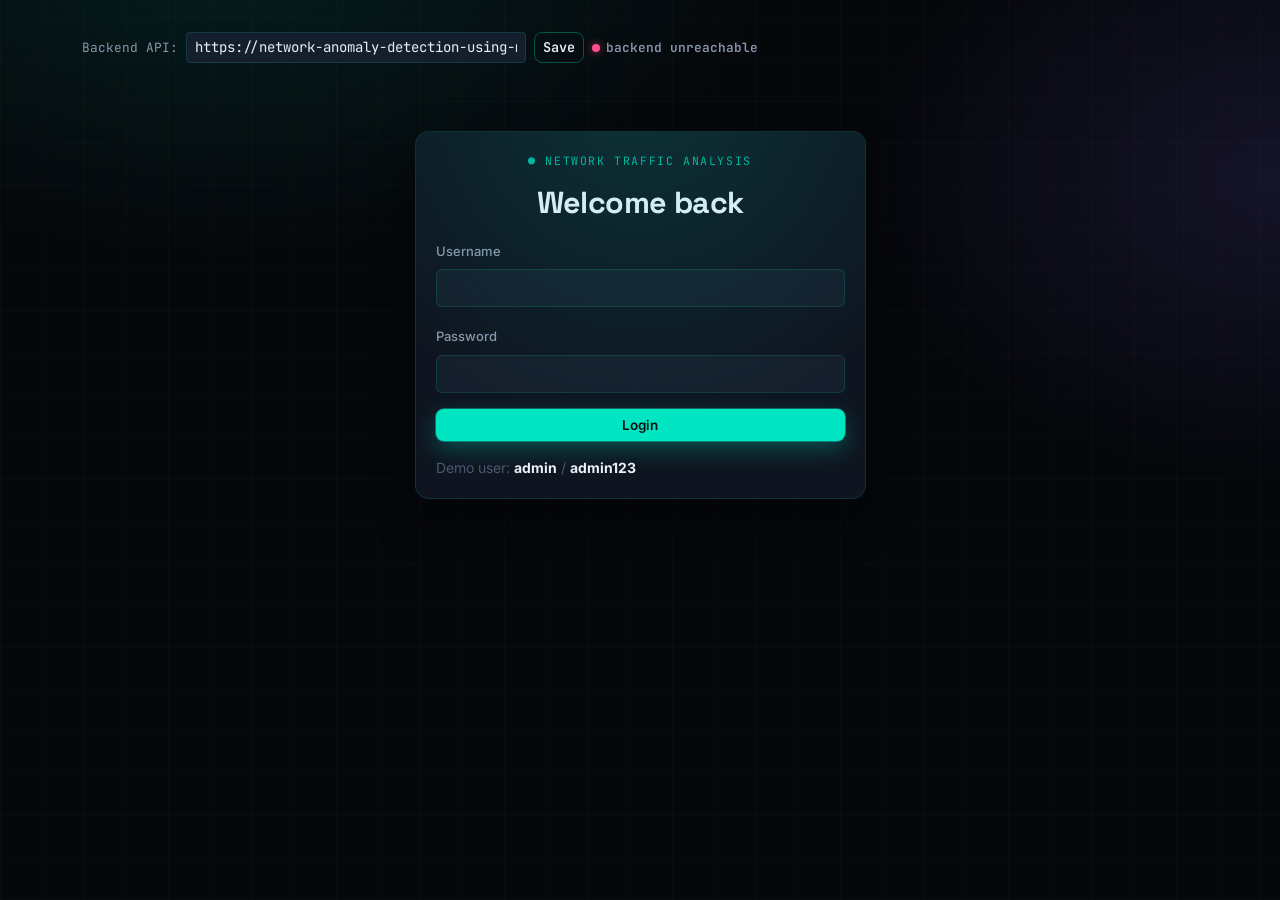
==== Frontend/dashboard.html @ b99308fb "Update project files" ====
<!doctype html>
<html lang="en">
<head>
  <meta charset="utf-8" />
  <meta name="viewport" content="width=device-width, initial-scale=1" />
  <title>Main Dashboard — Anomaly Detection</title>

  <link rel="preconnect" href="https://fonts.googleapis.com">
  <link href="https://cdn.jsdelivr.net/npm/bootstrap@5.3.2/dist/css/bootstrap.min.css" rel="stylesheet">
  <link href="css/style.css" rel="stylesheet">
</head>
<body class="p-4">
  <div class="container">
    
    <div class="api-bar">
      <span>Backend API:</span>
      <input id="apiUrlInput" class="form-control form-control-sm" type="text">
      <button id="apiUrlSave" class="btn btn-sm btn-outline-light">Save</button>
      <span id="apiStatus" class="api-status"><span class="dot"></span><span id="apiStatusText">checking…</span></span>
    </div>
    
    <div id="flash"></div>

    <div class="row mb-3 align-items-center">
      <div class="col-8">
        <div class="mb-1" style="font-family:var(--mono);font-size:11px;letter-spacing:.14em;text-transform:uppercase;color:var(--mint-deep);">
          ● Live Session
        </div>
        <h1 class="animated-title">Main Dashboard</h1>
        <div class="subtitle">Network traffic anomaly detection — upload, train, evaluate, predict.</div>
      </div>
      <div class="col-4 text-end">
        <span class="text-light small me-2" id="whoami"></span>
        <button class="btn btn-outline-light" id="logoutBtn">Logout</button>
      </div>
    </div>

    <div class="row g-3">
      <!-- Log Panel -->
      <div class="col-md-5">
        <div class="log-panel">
          <h5>Logs / Results</h5>
          <hr class="my-2">
          <div id="logLines"><div class="text-muted">No logs yet.</div></div>
        </div>
      </div>

      <!-- Buttons + Preview -->
      <div class="col-md-7">
        <div class="glass">
          <div class="row">

            <!-- Upload -->
            <div class="col-md-6 mb-3">
              <label class="form-label">Upload Dataset (CSV)</label>
              <label class="dropzone d-block mb-2" id="uploadZone">
                <input class="d-none" type="file" id="uploadInput" accept=".csv">
                <div>Drag &amp; drop a CSV here, or click to browse</div>
                <div class="filename small mt-1" id="uploadFilename">No file chosen</div>
              </label>
              <div class="d-grid">
                <button class="btn btn-success" id="uploadBtn">Upload Dataset</button>
              </div>
            </div>

            <!-- Preprocess -->
            <div class="col-md-6 mb-3">
              <label class="form-label">Prepare training data</label>
              <div class="glass p-3" style="background:var(--surface-2); box-shadow:none;">
                <p class="small text-muted mb-2">Cleans, encodes and scales the uploaded dataset, then splits it into train/test sets. Requires an <code style="color:var(--mint);">attack_type</code> label column.</p>
                <div class="d-grid">
                  <button class="btn btn-warning" id="preprocessBtn">Preprocess &amp; Split</button>
                </div>
              </div>
            </div>

            <!-- Model Buttons -->
            <div class="col-md-12 mt-2">
              <label class="form-label">Train a model</label>
              <div class="d-flex flex-wrap gap-2" id="modelButtons"></div>
            </div>

            <!-- Graphs -->
            <div class="col-md-6 mt-4">
              <button class="btn btn-info w-100" id="graphsBtn">Show Accuracy Graphs</button>
            </div>

            <!-- Predict -->
            <div class="col-md-6 mt-4">
              <label class="dropzone d-block mb-2" id="predictZone">
                <input class="d-none" type="file" id="predictInput" accept=".csv">
                <div>Predict: drag &amp; drop a CSV to classify</div>
                <div class="filename small mt-1" id="predictFilename">No file chosen</div>
              </label>
              <div class="d-grid">
                <button class="btn btn-dark" id="predictBtn">Predict</button>
              </div>
            </div>

          </div>
        </div>

        <!-- Dataset Preview -->
        <div class="mt-3 glass p-3">
          <h6 class="section-title">Dataset Preview (first 5 rows)</h6>
          <div class="table-wrap" id="previewTable">
            <div class="text-muted">No dataset uploaded yet.</div>
          </div>
        </div>

        <!-- Graphs -->
        <div class="mt-3 glass p-3 hidden" id="graphsSection">
          <div class="d-flex justify-content-between align-items-center mb-2">
            <h6 class="mb-0 section-title">Accuracy Graphs</h6>
            <button class="btn btn-sm btn-outline-secondary" id="closeGraphsBtn">Close</button>
          </div>
          <div class="row">
            <div class="col-md-6"><img id="accImg" class="img-fluid rounded" /></div>
            <div class="col-md-6"><img id="pieImg" class="img-fluid rounded" /></div>
          </div>
        </div>

        <!-- Predictions -->
        <div class="mt-3 glass p-3 hidden" id="predictSection">
          <div class="d-flex justify-content-between align-items-center mb-2">
            <h6 class="mb-0 section-title">Predictions <span class="small text-muted" id="predictModelUsed"></span></h6>
            <button class="btn btn-sm btn-outline-secondary" id="closePredictBtn">Close</button>
          </div>
          <div class="table-wrap" id="predictTable"></div>
        </div>

      </div>
    </div>

  </div>

  <script src="env.js"></script>
  <script src="js/config.js"></script>
  <script src="js/api.js"></script>
  <script src="js/dashboard.js"></script>
</body>
</html>
---- Frontend/css/style.css ----
/* ============================================================
   Anomaly Detection Dashboard — IntervuX-matched dark theme
   (mint / sky HUD aesthetic — same tokens as the marketing site)
   ============================================================ */

@import url('https://fonts.googleapis.com/css2?family=Space+Grotesk:wght@500;600;700&family=Inter:wght@400;500;600;700&family=JetBrains+Mono:wght@400;500;600;700&display=swap');

:root {
  --bg:            #05070B;
  --bg-elevated:   #0A0F17;
  --surface:       #0E1520;
  --surface-2:     #151E2C;
  --border:        rgba(0,230,195,0.14);
  --border-strong: rgba(0,230,195,0.32);

  --text:          #E9EEF7;
  --text-muted:    #8996AC;
  --text-faint:    #4C5872;

  --mint:          #00E6C3;
  --mint-deep:     #00B39B;
  --mint-dim:      rgba(0,230,195,0.13);
  --sky:           #8C6FFF;
  --sky-deep:      #6C4EF0;
  --sky-dim:       rgba(140,111,255,0.16);
  --coral:         #FF4D89;
  --amber:         #FFB020;

  /* legacy variable names kept so nothing relying on them breaks */
  --accent: var(--sky);
  --accent-2: var(--mint-deep);
  --danger: var(--coral);
  --warn: var(--amber);
  --ok: var(--mint);
  --text-dark: var(--text);

  --display: 'Space Grotesk', 'Inter', sans-serif;
  --body:    'Inter', -apple-system, BlinkMacSystemFont, sans-serif;
  --mono:    'JetBrains Mono', 'Courier New', monospace;

  --radius: 14px;
  --radius-sm: 8px;
}

* { box-sizing: border-box; }

body {
  min-height: 100vh;
  font-family: var(--body);
  background:
    radial-gradient(ellipse 900px 500px at 18% -5%, rgba(0,230,195,0.10), transparent 60%),
    radial-gradient(ellipse 700px 500px at 100% 20%, rgba(140,111,255,0.12), transparent 60%),
    repeating-linear-gradient(0deg, rgba(255,255,255,0.014) 0px, rgba(255,255,255,0.014) 1px, transparent 1px, transparent 42px),
    repeating-linear-gradient(90deg, rgba(255,255,255,0.014) 0px, rgba(255,255,255,0.014) 1px, transparent 1px, transparent 42px),
    var(--bg);
  background-attachment: fixed;
  color: var(--text);
  -webkit-font-smoothing: antialiased;
}

h1, h2, h3, h4, h5, h6 {
  font-family: var(--display);
  letter-spacing: -0.01em;
}

::selection { background: var(--mint); color: #04120E; }

/* ============================================================
   Glass panels
   ============================================================ */
.glass {
  background: var(--surface);
  border: 1px solid var(--border);
  border-radius: var(--radius);
  padding: 20px;
  box-shadow: 0 20px 44px rgba(0,0,0,0.45);
  backdrop-filter: blur(10px);
}

.animated-title,
h2.animated-title {
  font-family: var(--display);
  font-weight: 700;
  font-size: 1.9rem;
  letter-spacing: -0.02em;
  color: var(--text) !important;
  text-shadow: none !important;
}

.subtitle {
  color: var(--text-muted);
  font-size: 0.95rem;
  margin-top: -6px;
  font-family: var(--mono);
}

/* ============================================================
   Log panel — mission-control readout, mirrors the transcript
   card on the marketing site
   ============================================================ */
.log-panel {
  height: 60vh;
  overflow: auto;
  background: var(--bg-elevated);
  color: var(--text);
  padding: 16px;
  border-radius: var(--radius);
  border: 1px solid var(--border-strong);
  font-size: 0.85rem;
  box-shadow: 0 20px 44px rgba(0,0,0,0.45), 0 0 30px rgba(0,230,195,0.05);
}

.log-panel h5 {
  color: var(--text);
  font-weight: 700;
  font-family: var(--display);
}

.log-panel hr {
  border-color: var(--border);
  opacity: 1;
}

.log-line {
  font-family: var(--mono);
  white-space: pre-wrap;
  margin-bottom: 8px;
  padding: 8px 10px;
  border-radius: 8px;
  background: var(--surface);
  border-left: 3px solid var(--mint);
  color: var(--text-muted);
}

.log-line.err {
  border-left-color: var(--coral);
  color: #ffb3c8;
  background: rgba(255,77,137,0.08);
}

/* ============================================================
   Buttons — Bootstrap contextual classes remapped to theme
   ============================================================ */
.btn {
  border-radius: var(--radius-sm) !important;
  font-weight: 600;
  font-size: 13.5px;
  border: none;
  transition: transform 0.15s ease, box-shadow 0.15s ease, background 0.15s ease;
}
.btn:hover { transform: translateY(-2px); }
.btn:active { transform: translateY(0); }
.btn:focus { box-shadow: 0 0 0 3px rgba(140,111,255,0.35) !important; }

.btn-primary {
  background: var(--sky);
  color: #0A0620;
  box-shadow: 0 0 0 1px rgba(140,111,255,0.4), 0 8px 22px rgba(140,111,255,0.25);
}
.btn-primary:hover, .btn-primary:focus { background: #9F86FF; color: #0A0620; }

.btn-success {
  background: var(--mint);
  color: #04120E;
  box-shadow: 0 0 0 1px rgba(0,230,195,0.4), 0 8px 22px rgba(0,230,195,0.28);
}
.btn-success:hover, .btn-success:focus { background: #1FF2D2; color: #04120E; }

.btn-warning {
  background: var(--amber);
  color: #241600;
  box-shadow: 0 0 0 1px rgba(255,176,32,0.4), 0 8px 22px rgba(255,176,32,0.25);
}
.btn-warning:hover, .btn-warning:focus { background: #FFC24D; color: #241600; }

.btn-info {
  background: var(--sky-dim);
  color: var(--sky);
  border: 1px solid rgba(140,111,255,0.4) !important;
}
.btn-info:hover, .btn-info:focus { background: rgba(140,111,255,0.28); color: var(--text); }

.btn-dark {
  background: var(--surface-2);
  color: var(--text);
  border: 1px solid var(--border-strong) !important;
}
.btn-dark:hover, .btn-dark:focus { background: var(--bg-elevated); color: var(--mint); }

.btn-outline-light {
  background: transparent;
  color: var(--text);
  border: 1px solid var(--border-strong) !important;
}
.btn-outline-light:hover, .btn-outline-light:focus {
  background: var(--mint-dim);
  color: var(--mint);
  border-color: var(--mint) !important;
}

.btn-outline-secondary {
  background: transparent;
  color: var(--text-muted);
  border: 1px solid var(--border) !important;
}
.btn-outline-secondary:hover {
  background: var(--surface-2);
  color: var(--text);
  border-color: var(--border-strong) !important;
}

.btn-loading {
  position: relative;
  pointer-events: none;
  opacity: 0.6;
}

.model-btn {
  min-width: 150px;
}

.model-btn.trained {
  outline: 2px solid var(--mint);
  outline-offset: 1px;
}

.model-btn .badge {
  background: rgba(4,18,14,0.35) !important;
  color: inherit !important;
}

/* ============================================================
   Dropzones
   ============================================================ */
.dropzone {
  border: 2px dashed var(--border-strong);
  border-radius: var(--radius-sm);
  padding: 18px;
  text-align: center;
  color: var(--text-muted);
  background: var(--bg-elevated);
  transition: border-color 0.2s ease, background 0.2s ease, color 0.2s ease;
  cursor: pointer;
}
.dropzone:hover {
  border-color: var(--mint);
  color: var(--text);
}
.dropzone.dragover {
  border-color: var(--mint);
  background: var(--mint-dim);
  color: var(--mint);
}
.dropzone .filename {
  font-weight: 600;
  color: var(--text);
  font-family: var(--mono);
  font-size: 12px;
}

/* ============================================================
   Metric cards (available for future use)
   ============================================================ */
.metric-card {
  border-radius: var(--radius-sm);
  padding: 14px 16px;
  background: var(--surface-2);
  border: 1px solid var(--border);
}
.metric-card .value {
  font-size: 1.6rem;
  font-weight: 800;
  color: var(--mint);
  font-family: var(--display);
}
.metric-card .label {
  font-size: 0.8rem;
  color: var(--text-faint);
  text-transform: uppercase;
  letter-spacing: 0.08em;
  font-family: var(--mono);
}

/* ============================================================
   Tables
   ============================================================ */
.table-wrap {
  max-height: 55vh;
  overflow: auto;
  border-radius: var(--radius-sm);
  border: 1px solid var(--border);
}
table.table-striped {
  font-size: 0.85rem;
  color: var(--text);
  margin-bottom: 0;
}
table.table-striped thead {
  position: sticky;
  top: 0;
  background: var(--bg-elevated);
  color: var(--mint);
  font-family: var(--mono);
  font-size: 11px;
  text-transform: uppercase;
  letter-spacing: 0.05em;
  z-index: 1;
}
table.table-striped tbody tr {
  background: var(--surface) !important;
  color: var(--text);
  border-color: var(--border) !important;
}
table.table-striped tbody tr:nth-of-type(odd) {
  background: var(--surface-2) !important;
}
table.table-striped td, table.table-striped th {
  border-color: var(--border) !important;
}

/* ============================================================
   Toast
   ============================================================ */
#toast {
  position: fixed;
  bottom: 20px;
  right: 20px;
  background: var(--bg-elevated);
  color: var(--text);
  border: 1px solid var(--border-strong);
  padding: 12px 18px;
  border-radius: var(--radius-sm);
  box-shadow: 0 12px 30px rgba(0,0,0,0.5), 0 0 20px rgba(0,230,195,0.12);
  opacity: 0;
  transform: translateY(10px);
  transition: opacity 0.25s ease, transform 0.25s ease;
  pointer-events: none;
  z-index: 2000;
  font-size: 0.9rem;
  font-family: var(--body);
}
#toast.show {
  opacity: 1;
  transform: translateY(0);
}

/* ============================================================
   API / backend status bar
   ============================================================ */
.api-bar {
  font-size: 0.8rem;
  color: var(--text-muted);
  display: flex;
  align-items: center;
  gap: 8px;
  flex-wrap: wrap;
  margin-bottom: 14px;
  font-family: var(--mono);
}
.api-bar input {
  max-width: 340px;
  background: var(--surface-2);
  border: 1px solid var(--border);
  color: var(--text);
}
.api-bar input::placeholder { color: var(--text-faint); }
.api-bar input:focus {
  background: var(--surface-2);
  border-color: var(--sky-deep);
  color: var(--text);
  box-shadow: 0 0 0 3px rgba(140,111,255,0.2);
}
.api-status {
  display: inline-flex;
  align-items: center;
  gap: 6px;
  font-weight: 600;
}
.api-status .dot {
  width: 8px;
  height: 8px;
  border-radius: 50%;
  background: var(--text-faint);
  display: inline-block;
}
.api-status.ok .dot { background: var(--mint); box-shadow: 0 0 8px rgba(0,230,195,0.6); }
.api-status.bad .dot { background: var(--coral); box-shadow: 0 0 8px rgba(255,77,137,0.6); }

.section-title {
  font-weight: 700;
  color: var(--text);
  font-family: var(--display);
}

.hidden { display: none !important; }

/* ============================================================
   Form controls (Bootstrap inputs / labels)
   ============================================================ */
.form-label {
  color: var(--text-muted);
  font-size: 13px;
  font-weight: 500;
}
.form-control {
  background: var(--surface-2);
  border: 1px solid var(--border);
  color: var(--text);
}
.form-control::placeholder { color: var(--text-faint); }
.form-control:focus {
  background: var(--surface-2);
  border-color: var(--sky-deep);
  color: var(--text);
  box-shadow: 0 0 0 3px rgba(140,111,255,0.2);
}

.text-muted { color: var(--text-faint) !important; }
.text-light { color: var(--text) !important; }

/* ============================================================
   Alerts (flash messages)
   ============================================================ */
.alert {
  border-radius: var(--radius-sm);
  border: 1px solid var(--border-strong);
  font-size: 13.5px;
}
.alert-warning {
  background: rgba(255,176,32,0.12);
  color: #FFD98A;
  border-color: rgba(255,176,32,0.35);
}
.alert-danger {
  background: rgba(255,77,137,0.12);
  color: #FF9FBD;
  border-color: rgba(255,77,137,0.35);
}
.alert-success {
  background: var(--mint-dim);
  color: var(--mint);
  border-color: var(--border-strong);
}
.alert-info {
  background: var(--sky-dim);
  color: #C7BAFF;
  border-color: rgba(140,111,255,0.35);
}

/* ============================================================
   Login page specifics
   ============================================================ */
body.p-4 { padding: 32px !important; }

.row.justify-content-center .glass {
  margin-top: 6vh;
  position: relative;
  overflow: hidden;
}
.row.justify-content-center .glass::before {
  content: "";
  position: absolute;
  inset: -40px;
  background: radial-gradient(circle at 50% 0%, rgba(0,230,195,0.14), transparent 65%);
  pointer-events: none;
}

@media (max-width: 900px) {
  body.p-4 { padding: 16px !important; }
}
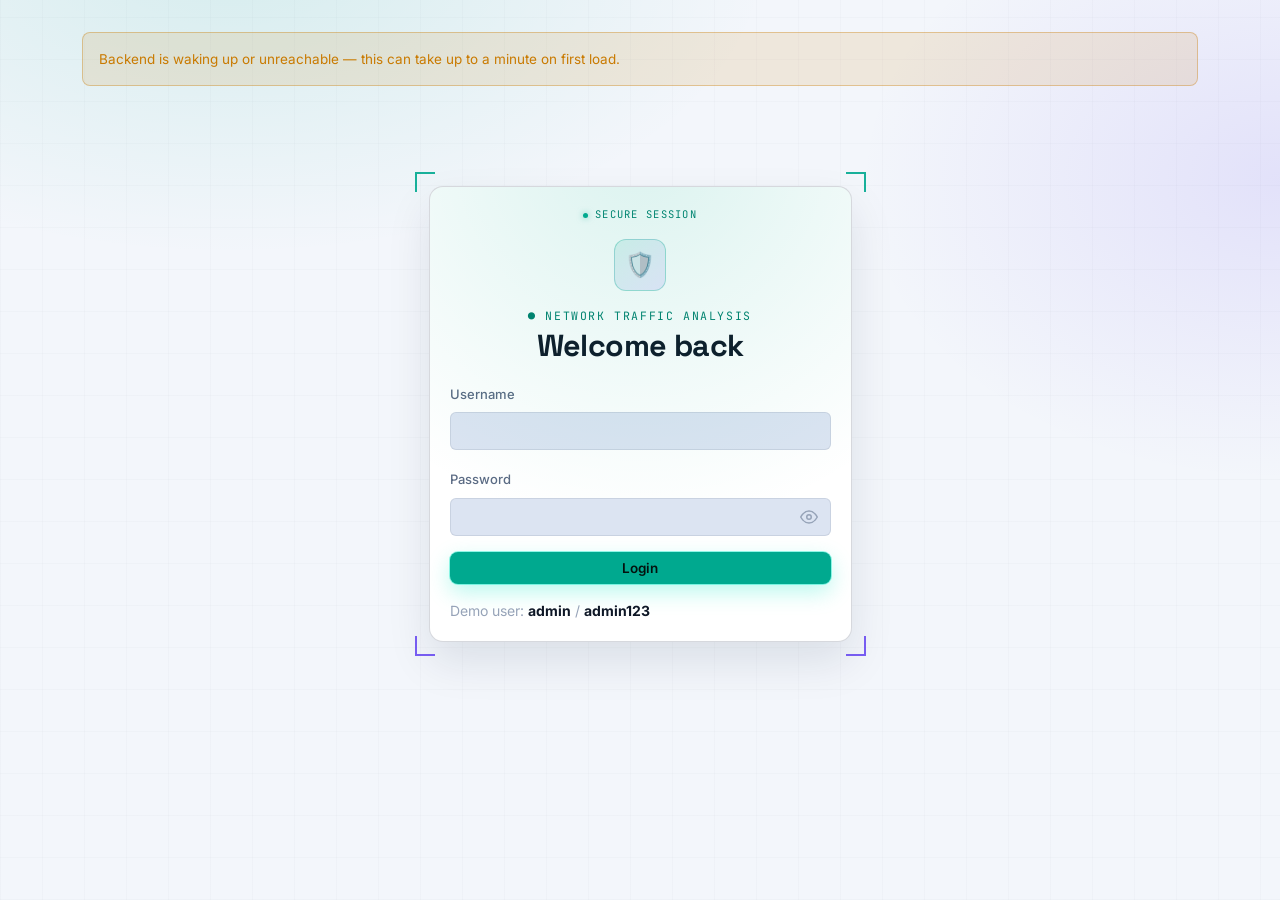
==== commit c1374e53: "Update frontend files" ====
--- a/Frontend/dashboard.html
+++ b/Frontend/dashboard.html
@@ -11,13 +11,6 @@
 </head>
 <body class="p-4">
   <div class="container">
-    
-    <div class="api-bar">
-      <span>Backend API:</span>
-      <input id="apiUrlInput" class="form-control form-control-sm" type="text">
-      <button id="apiUrlSave" class="btn btn-sm btn-outline-light">Save</button>
-      <span id="apiStatus" class="api-status"><span class="dot"></span><span id="apiStatusText">checking…</span></span>
-    </div>
     
     <div id="flash"></div>
 
--- a/Frontend/css/style.css
+++ b/Frontend/css/style.css
@@ -6,25 +6,28 @@
 @import url('https://fonts.googleapis.com/css2?family=Space+Grotesk:wght@500;600;700&family=Inter:wght@400;500;600;700&family=JetBrains+Mono:wght@400;500;600;700&display=swap');
 
 :root {
-  --bg:            #05070B;
-  --bg-elevated:   #0A0F17;
-  --surface:       #0E1520;
-  --surface-2:     #151E2C;
-  --border:        rgba(0,230,195,0.14);
-  --border-strong: rgba(0,230,195,0.32);
-
-  --text:          #E9EEF7;
-  --text-muted:    #8996AC;
-  --text-faint:    #4C5872;
-
-  --mint:          #00E6C3;
-  --mint-deep:     #00B39B;
-  --mint-dim:      rgba(0,230,195,0.13);
-  --sky:           #8C6FFF;
-  --sky-deep:      #6C4EF0;
-  --sky-dim:       rgba(140,111,255,0.16);
-  --coral:         #FF4D89;
-  --amber:         #FFB020;
+  --bg:            #F3F6FB;
+  --bg-elevated:   #FFFFFF;
+  --surface:       #EAEFF8;
+  --surface-2:     #DCE4F2;
+  --border:        rgba(13,27,54,0.09);
+  --border-strong: rgba(13,27,54,0.17);
+
+  --text:          #0E1726;
+  --text-muted:    #5B6B84;
+  --text-faint:    #96A3B8;
+
+  --mint:          #00A98F;
+  --mint-deep:     #00806D;
+  --mint-dim:      rgba(0,169,143,0.12);
+  --sky:           #6A4CF0;
+  --sky-deep:      #5236C9;
+  --sky-dim:       rgba(106,76,240,0.12);
+  --coral:         #E23B76;
+  --coral-deep:    #B01F58;
+  --coral-dim:     rgba(226,59,118,0.12);
+  --amber:         #C97A00;
+  --amber-dim:     rgba(201,122,0,0.12);
 
   /* legacy variable names kept so nothing relying on them breaks */
   --accent: var(--sky);
@@ -48,10 +51,10 @@
   min-height: 100vh;
   font-family: var(--body);
   background:
-    radial-gradient(ellipse 900px 500px at 18% -5%, rgba(0,230,195,0.10), transparent 60%),
-    radial-gradient(ellipse 700px 500px at 100% 20%, rgba(140,111,255,0.12), transparent 60%),
-    repeating-linear-gradient(0deg, rgba(255,255,255,0.014) 0px, rgba(255,255,255,0.014) 1px, transparent 1px, transparent 42px),
-    repeating-linear-gradient(90deg, rgba(255,255,255,0.014) 0px, rgba(255,255,255,0.014) 1px, transparent 1px, transparent 42px),
+    radial-gradient(ellipse 900px 500px at 18% -5%, rgba(0,169,143,0.12), transparent 60%),
+    radial-gradient(ellipse 700px 500px at 100% 20%, rgba(106,76,240,0.12), transparent 60%),
+    repeating-linear-gradient(0deg, rgba(13,27,54,0.018) 0px, rgba(13,27,54,0.018) 1px, transparent 1px, transparent 42px),
+    repeating-linear-gradient(90deg, rgba(13,27,54,0.018) 0px, rgba(13,27,54,0.018) 1px, transparent 1px, transparent 42px),
     var(--bg);
   background-attachment: fixed;
   color: var(--text);
@@ -63,17 +66,17 @@
   letter-spacing: -0.01em;
 }
 
-::selection { background: var(--mint); color: #04120E; }
+::selection { background: var(--mint); color: #fff; }
 
 /* ============================================================
    Glass panels
    ============================================================ */
 .glass {
-  background: var(--surface);
-  border: 1px solid var(--border);
+  background: var(--bg-elevated);
+  border: 1px solid var(--border-strong);
   border-radius: var(--radius);
   padding: 20px;
-  box-shadow: 0 20px 44px rgba(0,0,0,0.45);
+  box-shadow: 0 20px 44px rgba(13,27,54,0.10);
   backdrop-filter: blur(10px);
 }
 
@@ -107,7 +110,7 @@
   border-radius: var(--radius);
   border: 1px solid var(--border-strong);
   font-size: 0.85rem;
-  box-shadow: 0 20px 44px rgba(0,0,0,0.45), 0 0 30px rgba(0,230,195,0.05);
+  box-shadow: 0 20px 44px rgba(13,27,54,0.10), 0 0 30px rgba(0,169,143,0.05);
 }
 
 .log-panel h5 {
@@ -134,8 +137,8 @@
 
 .log-line.err {
   border-left-color: var(--coral);
-  color: #ffb3c8;
-  background: rgba(255,77,137,0.08);
+  color: var(--coral-deep);
+  background: var(--coral-dim);
 }
 
 /* ============================================================
@@ -330,7 +333,7 @@
   border: 1px solid var(--border-strong);
   padding: 12px 18px;
   border-radius: var(--radius-sm);
-  box-shadow: 0 12px 30px rgba(0,0,0,0.5), 0 0 20px rgba(0,230,195,0.12);
+  box-shadow: 0 12px 30px rgba(13,27,54,0.16), 0 0 20px rgba(0,169,143,0.10);
   opacity: 0;
   transform: translateY(10px);
   transition: opacity 0.25s ease, transform 0.25s ease;
@@ -344,48 +347,6 @@
   transform: translateY(0);
 }
 
-/* ============================================================
-   API / backend status bar
-   ============================================================ */
-.api-bar {
-  font-size: 0.8rem;
-  color: var(--text-muted);
-  display: flex;
-  align-items: center;
-  gap: 8px;
-  flex-wrap: wrap;
-  margin-bottom: 14px;
-  font-family: var(--mono);
-}
-.api-bar input {
-  max-width: 340px;
-  background: var(--surface-2);
-  border: 1px solid var(--border);
-  color: var(--text);
-}
-.api-bar input::placeholder { color: var(--text-faint); }
-.api-bar input:focus {
-  background: var(--surface-2);
-  border-color: var(--sky-deep);
-  color: var(--text);
-  box-shadow: 0 0 0 3px rgba(140,111,255,0.2);
-}
-.api-status {
-  display: inline-flex;
-  align-items: center;
-  gap: 6px;
-  font-weight: 600;
-}
-.api-status .dot {
-  width: 8px;
-  height: 8px;
-  border-radius: 50%;
-  background: var(--text-faint);
-  display: inline-block;
-}
-.api-status.ok .dot { background: var(--mint); box-shadow: 0 0 8px rgba(0,230,195,0.6); }
-.api-status.bad .dot { background: var(--coral); box-shadow: 0 0 8px rgba(255,77,137,0.6); }
-
 .section-title {
   font-weight: 700;
   color: var(--text);
@@ -427,33 +388,53 @@
   font-size: 13.5px;
 }
 .alert-warning {
-  background: rgba(255,176,32,0.12);
-  color: #FFD98A;
-  border-color: rgba(255,176,32,0.35);
+  background: var(--amber-dim);
+  color: var(--amber);
+  border-color: rgba(201,122,0,0.35);
 }
 .alert-danger {
-  background: rgba(255,77,137,0.12);
-  color: #FF9FBD;
-  border-color: rgba(255,77,137,0.35);
+  background: var(--coral-dim);
+  color: var(--coral-deep);
+  border-color: rgba(226,59,118,0.35);
 }
 .alert-success {
   background: var(--mint-dim);
-  color: var(--mint);
+  color: var(--mint-deep);
   border-color: var(--border-strong);
 }
 .alert-info {
   background: var(--sky-dim);
-  color: #C7BAFF;
-  border-color: rgba(140,111,255,0.35);
-}
-
-/* ============================================================
-   Login page specifics
+  color: var(--sky-deep);
+  border-color: rgba(106,76,240,0.35);
+}
+
+/* ============================================================
+   Login page specifics — console panel with viewfinder corners
    ============================================================ */
 body.p-4 { padding: 32px !important; }
 
+.row.justify-content-center .login-wrap {
+  margin-top: 6vh;
+  position: relative;
+  padding: 14px;
+}
+.row.justify-content-center .login-wrap::after {
+  content: "";
+  position: absolute;
+  inset: 0;
+  pointer-events: none;
+  background:
+      linear-gradient(var(--mint), var(--mint)) top left / 20px 2px no-repeat,
+      linear-gradient(var(--mint), var(--mint)) top left / 2px 20px no-repeat,
+      linear-gradient(var(--mint), var(--mint)) top right / 20px 2px no-repeat,
+      linear-gradient(var(--mint), var(--mint)) top right / 2px 20px no-repeat,
+      linear-gradient(var(--sky), var(--sky)) bottom left / 20px 2px no-repeat,
+      linear-gradient(var(--sky), var(--sky)) bottom left / 2px 20px no-repeat,
+      linear-gradient(var(--sky), var(--sky)) bottom right / 20px 2px no-repeat,
+      linear-gradient(var(--sky), var(--sky)) bottom right / 2px 20px no-repeat;
+  opacity: .9;
+}
 .row.justify-content-center .glass {
-  margin-top: 6vh;
   position: relative;
   overflow: hidden;
 }
@@ -461,9 +442,58 @@
   content: "";
   position: absolute;
   inset: -40px;
-  background: radial-gradient(circle at 50% 0%, rgba(0,230,195,0.14), transparent 65%);
+  background: radial-gradient(circle at 50% 0%, rgba(0,169,143,0.14), transparent 65%);
   pointer-events: none;
 }
+
+.session-tag {
+  font-family: var(--mono);
+  font-size: 10.5px;
+  letter-spacing: .12em;
+  text-transform: uppercase;
+  color: var(--mint-deep);
+  display: flex;
+  align-items: center;
+  justify-content: center;
+  gap: 7px;
+  margin-bottom: 16px;
+}
+.session-tag::before {
+  content: "";
+  width: 5px; height: 5px; border-radius: 50%;
+  background: var(--mint);
+  box-shadow: 0 0 6px rgba(0,169,143,0.6);
+}
+
+.login-logo {
+  width: 52px; height: 52px; border-radius: 12px;
+  display: flex; align-items: center; justify-content: center;
+  margin: 0 auto 16px;
+  background: linear-gradient(135deg, var(--mint-dim), var(--sky-dim));
+  border: 1px solid rgba(0,169,143,0.3);
+  font-size: 24px;
+  position: relative;
+  z-index: 1;
+}
+
+.password-wrap { position: relative; }
+.password-wrap input { padding-right: 44px; }
+.toggle-password {
+  position: absolute;
+  right: 6px;
+  top: 50%;
+  transform: translateY(-50%);
+  width: 32px; height: 32px;
+  border: none;
+  background: transparent;
+  color: var(--text-faint);
+  cursor: pointer;
+  border-radius: 7px;
+  display: flex; align-items: center; justify-content: center;
+  transition: color .2s ease, background .2s ease;
+}
+.toggle-password:hover { color: var(--text-muted); background: var(--surface-2); }
+.toggle-password svg { width: 18px; height: 18px; }
 
 @media (max-width: 900px) {
   body.p-4 { padding: 16px !important; }
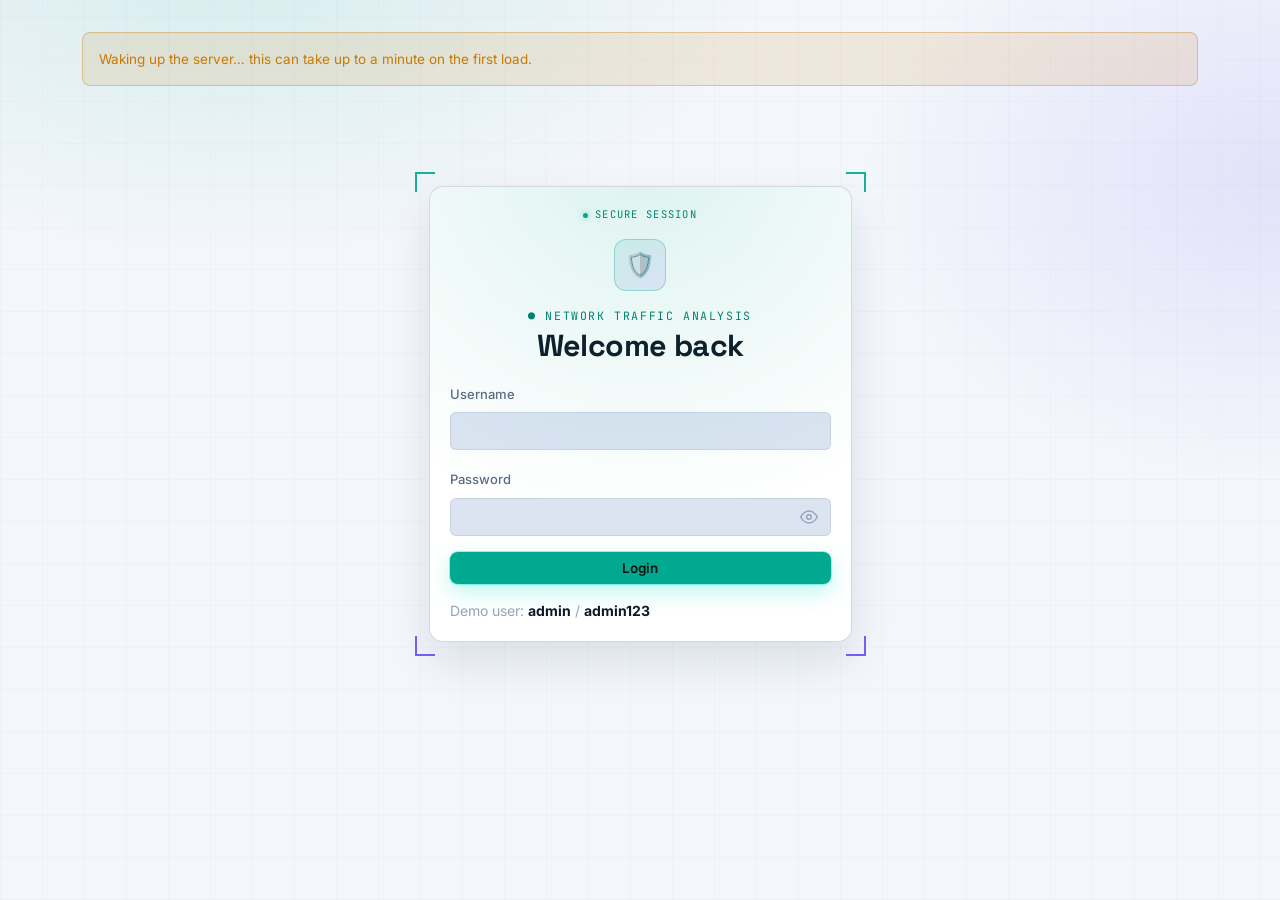
==== commit 0a203149: "Improve frontend warmup and login flow" ====
--- a/Frontend/dashboard.html
+++ b/Frontend/dashboard.html
@@ -4,6 +4,11 @@
   <meta charset="utf-8" />
   <meta name="viewport" content="width=device-width, initial-scale=1" />
   <title>Main Dashboard — Anomaly Detection</title>
+
+  <!-- Loaded first, before CSS or any other script, so the backend wake-up
+       ping fires the instant the page starts loading. -->
+  <script src="env.js"></script>
+  <script src="js/warmup.js"></script>
 
   <link rel="preconnect" href="https://fonts.googleapis.com">
   <link href="https://cdn.jsdelivr.net/npm/bootstrap@5.3.2/dist/css/bootstrap.min.css" rel="stylesheet">
@@ -92,44 +97,68 @@
 
           </div>
         </div>
+      </div>
+    </div>
 
-        <!-- Dataset Preview -->
-        <div class="mt-3 glass p-3">
-          <h6 class="section-title">Dataset Preview (first 5 rows)</h6>
-          <div class="table-wrap" id="previewTable">
-            <div class="text-muted">No dataset uploaded yet.</div>
-          </div>
+    <!-- Dataset Preview -->
+    <div class="mt-3 glass p-3">
+      <h6 class="section-title">Dataset Preview (first 5 rows)</h6>
+      <div class="table-wrap" id="previewTable">
+        <div class="text-muted">No dataset uploaded yet.</div>
+      </div>
+    </div>
+
+    <!-- Graphs -->
+    <div class="mt-3 glass p-3 hidden" id="graphsSection">
+      <div class="d-flex justify-content-between align-items-center mb-2">
+        <h6 class="mb-0 section-title">Accuracy Graphs</h6>
+        <button class="btn btn-sm btn-outline-secondary" id="closeGraphsBtn">Close</button>
+      </div>
+      <div class="row">
+        <div class="col-md-6"><img id="accImg" class="img-fluid rounded" /></div>
+        <div class="col-md-6"><img id="pieImg" class="img-fluid rounded" /></div>
+      </div>
+    </div>
+
+    <!-- Predictions -->
+    <div class="mt-3 glass p-3 hidden" id="predictSection">
+      <div class="d-flex justify-content-between align-items-center mb-2">
+        <h6 class="mb-0 section-title">Predictions <span class="small text-muted" id="predictModelUsed"></span></h6>
+        <button class="btn btn-sm btn-outline-secondary" id="closePredictBtn">Close</button>
+      </div>
+      <div class="table-wrap" id="predictTable"></div>
+    </div>
+
+    <!-- Chat Assistant -->
+    <button id="chatToggle" class="chat-toggle" title="Ask the security assistant" aria-label="Open chat assistant">
+      <svg viewBox="0 0 24 24" fill="none" stroke="currentColor" stroke-width="2" stroke-linecap="round" stroke-linejoin="round"><path d="M21 11.5a8.38 8.38 0 0 1-.9 3.8 8.5 8.5 0 0 1-7.6 4.7 8.38 8.38 0 0 1-3.8-.9L3 21l1.9-5.7a8.38 8.38 0 0 1-.9-3.8 8.5 8.5 0 0 1 4.7-7.6 8.38 8.38 0 0 1 3.8-.9h.5a8.48 8.48 0 0 1 8 8v.5z"></path></svg>
+    </button>
+
+    <div id="chatPanel" class="chat-panel hidden">
+      <div class="chat-header">
+        <div>
+          <div class="chat-title">Security Assistant</div>
+          <div class="chat-subtitle">Explains your results — grounded in this session's data</div>
         </div>
-
-        <!-- Graphs -->
-        <div class="mt-3 glass p-3 hidden" id="graphsSection">
-          <div class="d-flex justify-content-between align-items-center mb-2">
-            <h6 class="mb-0 section-title">Accuracy Graphs</h6>
-            <button class="btn btn-sm btn-outline-secondary" id="closeGraphsBtn">Close</button>
-          </div>
-          <div class="row">
-            <div class="col-md-6"><img id="accImg" class="img-fluid rounded" /></div>
-            <div class="col-md-6"><img id="pieImg" class="img-fluid rounded" /></div>
-          </div>
-        </div>
-
-        <!-- Predictions -->
-        <div class="mt-3 glass p-3 hidden" id="predictSection">
-          <div class="d-flex justify-content-between align-items-center mb-2">
-            <h6 class="mb-0 section-title">Predictions <span class="small text-muted" id="predictModelUsed"></span></h6>
-            <button class="btn btn-sm btn-outline-secondary" id="closePredictBtn">Close</button>
-          </div>
-          <div class="table-wrap" id="predictTable"></div>
-        </div>
-
+        <button id="chatClose" class="chat-close" aria-label="Close chat">&times;</button>
       </div>
+      <div id="chatMessages" class="chat-messages">
+        <div class="chat-msg assistant">Ask me about your dataset, trained models, or the last prediction run — e.g. "why was this traffic flagged?" or "which model performed best?"</div>
+      </div>
+      <div id="chatUnavailable" class="chat-unavailable hidden">
+        Chat assistant isn't configured on the server yet. Set <code>GROQ_API_KEY</code> in the backend's environment to enable it.
+      </div>
+      <form id="chatForm" class="chat-input-row">
+        <input id="chatInput" type="text" class="form-control" placeholder="Ask about your results…" autocomplete="off">
+        <button type="submit" class="btn btn-success" id="chatSend">Send</button>
+      </form>
     </div>
 
   </div>
 
-  <script src="env.js"></script>
   <script src="js/config.js"></script>
   <script src="js/api.js"></script>
   <script src="js/dashboard.js"></script>
+  <script src="js/chat.js"></script>
 </body>
 </html>
--- a/Frontend/css/style.css
+++ b/Frontend/css/style.css
@@ -495,6 +495,165 @@
 .toggle-password:hover { color: var(--text-muted); background: var(--surface-2); }
 .toggle-password svg { width: 18px; height: 18px; }
 
-@media (max-width: 900px) {
-  body.p-4 { padding: 16px !important; }
-}
+/* ============================================================
+   Chat assistant — floating launcher + panel
+   ============================================================ */
+.chat-toggle {
+  position: fixed;
+  right: 24px;
+  bottom: 24px;
+  width: 56px; height: 56px;
+  border-radius: 50%;
+  border: none;
+  background: var(--mint);
+  color: #04120E;
+  display: flex; align-items: center; justify-content: center;
+  cursor: pointer;
+  box-shadow: 0 0 0 1px rgba(0,169,143,0.35), 0 14px 32px rgba(0,169,143,0.30);
+  transition: transform 0.2s ease, background 0.2s ease;
+  z-index: 1000;
+}
+.chat-toggle:hover { transform: translateY(-2px); background: #00C6A7; }
+.chat-toggle svg { width: 24px; height: 24px; }
+
+.chat-panel {
+  position: fixed;
+  right: 24px;
+  bottom: 92px;
+  width: 360px;
+  max-width: calc(100vw - 48px);
+  height: 480px;
+  max-height: calc(100vh - 140px);
+  background: var(--bg-elevated);
+  border: 1px solid var(--border-strong);
+  border-radius: var(--radius);
+  box-shadow: 0 24px 60px rgba(13,27,54,0.20);
+  display: flex;
+  flex-direction: column;
+  overflow: hidden;
+  z-index: 1000;
+}
+.chat-panel.hidden { display: none; }
+
+.chat-header {
+  display: flex;
+  align-items: flex-start;
+  justify-content: space-between;
+  padding: 14px 16px;
+  border-bottom: 1px solid var(--border);
+  background: var(--surface);
+}
+.chat-title {
+  font-family: var(--display);
+  font-weight: 700;
+  font-size: 14px;
+  color: var(--text);
+}
+.chat-subtitle {
+  font-size: 11px;
+  color: var(--text-muted);
+  margin-top: 2px;
+}
+.chat-close {
+  border: none;
+  background: transparent;
+  color: var(--text-faint);
+  font-size: 20px;
+  line-height: 1;
+  cursor: pointer;
+  padding: 2px 6px;
+  border-radius: 6px;
+}
+.chat-close:hover { color: var(--text); background: var(--surface-2); }
+
+.chat-messages {
+  flex: 1;
+  overflow-y: auto;
+  padding: 14px 16px;
+  display: flex;
+  flex-direction: column;
+  gap: 10px;
+}
+.chat-msg {
+  max-width: 85%;
+  padding: 9px 12px;
+  border-radius: 12px;
+  font-size: 13px;
+  line-height: 1.45;
+}
+.chat-msg.assistant {
+  align-self: flex-start;
+  background: var(--surface);
+  border: 1px solid var(--border);
+  color: var(--text);
+  border-bottom-left-radius: 4px;
+}
+.chat-msg.user {
+  align-self: flex-end;
+  background: var(--mint-dim);
+  border: 1px solid rgba(0,169,143,0.3);
+  color: var(--mint-deep);
+  font-weight: 500;
+  border-bottom-right-radius: 4px;
+}
+
+.chat-typing { display: flex; gap: 4px; padding: 12px; align-items: center; }
+.chat-typing span {
+  width: 6px; height: 6px; border-radius: 50%;
+  background: var(--text-faint);
+  animation: chat-bounce 1.1s infinite ease-in-out;
+}
+.chat-typing span:nth-child(2) { animation-delay: 0.15s; }
+.chat-typing span:nth-child(3) { animation-delay: 0.3s; }
+@keyframes chat-bounce {
+  0%, 60%, 100% { transform: translateY(0); opacity: 0.5; }
+  30% { transform: translateY(-4px); opacity: 1; }
+}
+
+.chat-unavailable {
+  margin: 0 16px 12px;
+  padding: 10px 12px;
+  border-radius: var(--radius-sm);
+  background: var(--amber-dim);
+  color: var(--amber);
+  border: 1px solid rgba(201,122,0,0.3);
+  font-size: 12px;
+  line-height: 1.4;
+}
+.chat-unavailable code {
+  color: inherit;
+  font-family: var(--mono);
+  font-weight: 600;
+}
+
+.chat-input-row {
+  display: flex;
+  gap: 8px;
+  padding: 12px;
+  border-top: 1px solid var(--border);
+  background: var(--surface);
+}
+.chat-input-row input {
+  flex: 1;
+  background: var(--bg-elevated);
+  border: 1px solid var(--border);
+  color: var(--text);
+  font-size: 13px;
+}
+.chat-input-row input:focus {
+  background: var(--bg-elevated);
+  border-color: var(--sky-deep);
+  color: var(--text);
+  box-shadow: 0 0 0 3px rgba(106,76,240,0.15);
+}
+.chat-input-row .btn { flex-shrink: 0; }
+
+@media (max-width: 480px) {
+  .chat-panel {
+    right: 12px;
+    left: 12px;
+    width: auto;
+    bottom: 84px;
+  }
+  .chat-toggle { right: 16px; bottom: 16px; }
+}
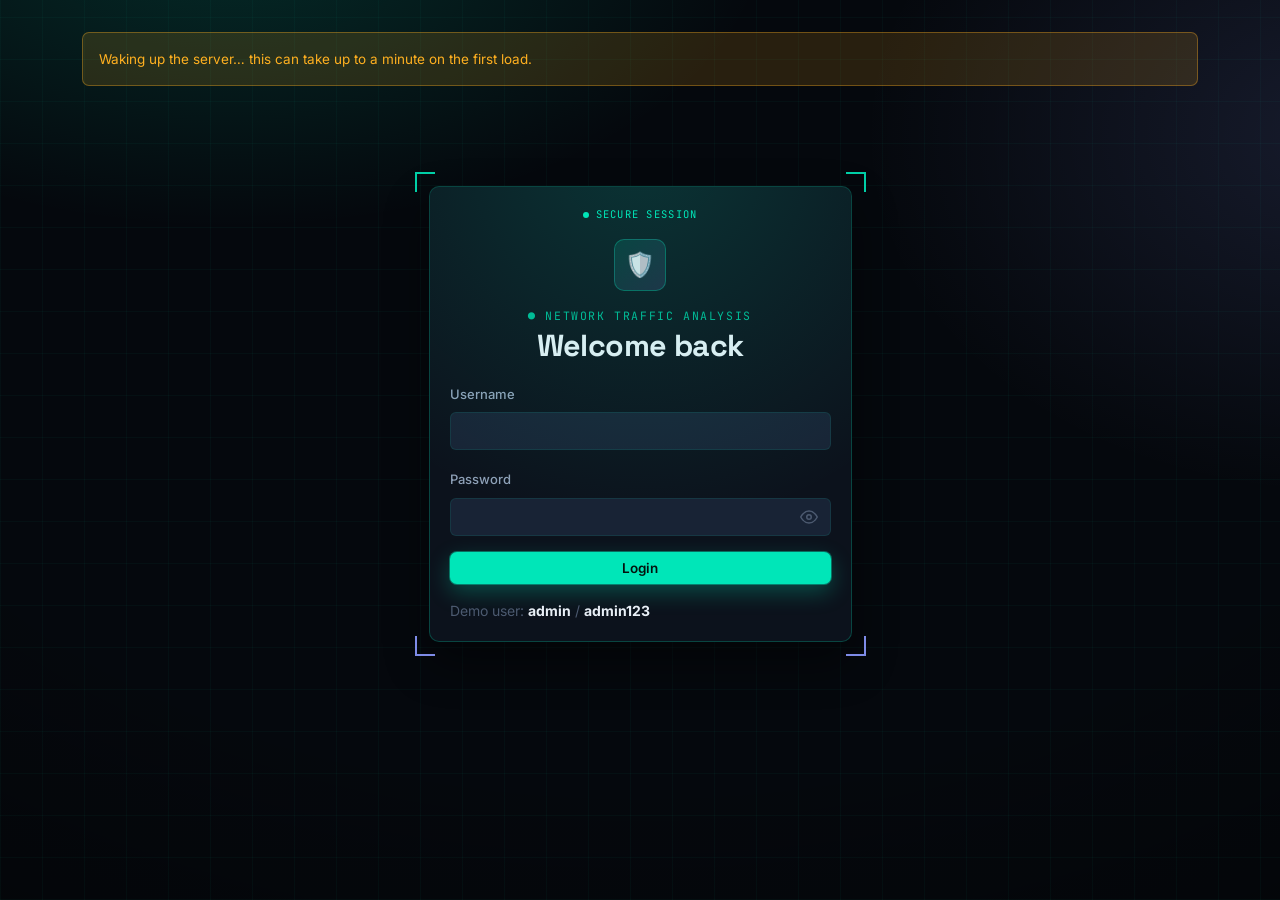
==== commit 7981c132: "Update dashboard and training data" ====
--- a/Frontend/dashboard.html
+++ b/Frontend/dashboard.html
@@ -21,8 +21,8 @@
 
     <div class="row mb-3 align-items-center">
       <div class="col-8">
-        <div class="mb-1" style="font-family:var(--mono);font-size:11px;letter-spacing:.14em;text-transform:uppercase;color:var(--mint-deep);">
-          ● Live Session
+        <div class="session-tag" style="justify-content:flex-start;">
+          Live Session
         </div>
         <h1 class="animated-title">Main Dashboard</h1>
         <div class="subtitle">Network traffic anomaly detection — upload, train, evaluate, predict.</div>
--- a/Frontend/css/style.css
+++ b/Frontend/css/style.css
@@ -1,33 +1,34 @@
 /* ============================================================
-   Anomaly Detection Dashboard — IntervuX-matched dark theme
-   (mint / sky HUD aesthetic — same tokens as the marketing site)
+   Anomaly Detection Dashboard — dark security / SOC theme
+   Deep-space navy base, terminal-cyan primary signal, sharp
+   HUD corner-bracket framing, mono readouts for data.
    ============================================================ */
 
 @import url('https://fonts.googleapis.com/css2?family=Space+Grotesk:wght@500;600;700&family=Inter:wght@400;500;600;700&family=JetBrains+Mono:wght@400;500;600;700&display=swap');
 
 :root {
-  --bg:            #F3F6FB;
-  --bg-elevated:   #FFFFFF;
-  --surface:       #EAEFF8;
-  --surface-2:     #DCE4F2;
-  --border:        rgba(13,27,54,0.09);
-  --border-strong: rgba(13,27,54,0.17);
-
-  --text:          #0E1726;
-  --text-muted:    #5B6B84;
-  --text-faint:    #96A3B8;
-
-  --mint:          #00A98F;
-  --mint-deep:     #00806D;
-  --mint-dim:      rgba(0,169,143,0.12);
-  --sky:           #6A4CF0;
-  --sky-deep:      #5236C9;
-  --sky-dim:       rgba(106,76,240,0.12);
-  --coral:         #E23B76;
-  --coral-deep:    #B01F58;
-  --coral-dim:     rgba(226,59,118,0.12);
-  --amber:         #C97A00;
-  --amber-dim:     rgba(201,122,0,0.12);
+  --bg:            #05080D;
+  --bg-elevated:   #0C121C;
+  --surface:       #111928;
+  --surface-2:     #182335;
+  --border:        rgba(0,230,184,0.10);
+  --border-strong: rgba(0,230,184,0.24);
+
+  --text:          #E8EFF6;
+  --text-muted:    #8FA1B8;
+  --text-faint:    #4C5A70;
+
+  --mint:          #00E6B8;
+  --mint-deep:     #00B894;
+  --mint-dim:      rgba(0,230,184,0.14);
+  --sky:           #8C9BFF;
+  --sky-deep:      #6E7EFA;
+  --sky-dim:       rgba(140,155,255,0.14);
+  --coral:         #FF5C7C;
+  --coral-deep:    #FF3358;
+  --coral-dim:     rgba(255,92,124,0.14);
+  --amber:         #FFB020;
+  --amber-dim:     rgba(255,176,32,0.14);
 
   /* legacy variable names kept so nothing relying on them breaks */
   --accent: var(--sky);
@@ -41,8 +42,8 @@
   --body:    'Inter', -apple-system, BlinkMacSystemFont, sans-serif;
   --mono:    'JetBrains Mono', 'Courier New', monospace;
 
-  --radius: 14px;
-  --radius-sm: 8px;
+  --radius: 10px;
+  --radius-sm: 7px;
 }
 
 * { box-sizing: border-box; }
@@ -51,10 +52,11 @@
   min-height: 100vh;
   font-family: var(--body);
   background:
-    radial-gradient(ellipse 900px 500px at 18% -5%, rgba(0,169,143,0.12), transparent 60%),
-    radial-gradient(ellipse 700px 500px at 100% 20%, rgba(106,76,240,0.12), transparent 60%),
-    repeating-linear-gradient(0deg, rgba(13,27,54,0.018) 0px, rgba(13,27,54,0.018) 1px, transparent 1px, transparent 42px),
-    repeating-linear-gradient(90deg, rgba(13,27,54,0.018) 0px, rgba(13,27,54,0.018) 1px, transparent 1px, transparent 42px),
+    radial-gradient(ellipse 900px 500px at 18% -8%, rgba(0,230,184,0.16), transparent 60%),
+    radial-gradient(ellipse 800px 600px at 105% 15%, rgba(140,155,255,0.13), transparent 60%),
+    repeating-linear-gradient(0deg, rgba(0,230,184,0.035) 0px, rgba(0,230,184,0.035) 1px, transparent 1px, transparent 42px),
+    repeating-linear-gradient(90deg, rgba(0,230,184,0.035) 0px, rgba(0,230,184,0.035) 1px, transparent 1px, transparent 42px),
+    radial-gradient(ellipse 1400px 900px at 50% 30%, transparent 55%, rgba(0,0,0,0.45) 100%),
     var(--bg);
   background-attachment: fixed;
   color: var(--text);
@@ -66,7 +68,7 @@
   letter-spacing: -0.01em;
 }
 
-::selection { background: var(--mint); color: #fff; }
+::selection { background: var(--mint); color: #04120E; }
 
 /* ============================================================
    Glass panels
@@ -76,7 +78,7 @@
   border: 1px solid var(--border-strong);
   border-radius: var(--radius);
   padding: 20px;
-  box-shadow: 0 20px 44px rgba(13,27,54,0.10);
+  box-shadow: 0 20px 44px rgba(0,0,0,0.45);
   backdrop-filter: blur(10px);
 }
 
@@ -98,10 +100,11 @@
 }
 
 /* ============================================================
-   Log panel — mission-control readout, mirrors the transcript
-   card on the marketing site
+   Log panel — mission-control readout with a faint CRT scanline
+   texture, framed like the login card's targeting corners
    ============================================================ */
 .log-panel {
+  position: relative;
   height: 60vh;
   overflow: auto;
   background: var(--bg-elevated);
@@ -110,7 +113,23 @@
   border-radius: var(--radius);
   border: 1px solid var(--border-strong);
   font-size: 0.85rem;
-  box-shadow: 0 20px 44px rgba(13,27,54,0.10), 0 0 30px rgba(0,169,143,0.05);
+  box-shadow: 0 20px 44px rgba(0,0,0,0.45), 0 0 40px rgba(0,230,184,0.06);
+}
+
+.log-panel::before {
+  content: "";
+  position: absolute;
+  inset: 0;
+  pointer-events: none;
+  border-radius: var(--radius);
+  background: repeating-linear-gradient(
+    0deg,
+    rgba(255,255,255,0.012) 0px,
+    rgba(255,255,255,0.012) 1px,
+    transparent 1px,
+    transparent 3px
+  );
+  mix-blend-mode: screen;
 }
 
 .log-panel h5 {
@@ -129,7 +148,7 @@
   white-space: pre-wrap;
   margin-bottom: 8px;
   padding: 8px 10px;
-  border-radius: 8px;
+  border-radius: 6px;
   background: var(--surface);
   border-left: 3px solid var(--mint);
   color: var(--text-muted);
@@ -137,7 +156,7 @@
 
 .log-line.err {
   border-left-color: var(--coral);
-  color: var(--coral-deep);
+  color: var(--coral);
   background: var(--coral-dim);
 }
 
@@ -153,21 +172,21 @@
 }
 .btn:hover { transform: translateY(-2px); }
 .btn:active { transform: translateY(0); }
-.btn:focus { box-shadow: 0 0 0 3px rgba(140,111,255,0.35) !important; }
+.btn:focus { box-shadow: 0 0 0 3px rgba(140,155,255,0.35) !important; }
 
 .btn-primary {
   background: var(--sky);
   color: #0A0620;
-  box-shadow: 0 0 0 1px rgba(140,111,255,0.4), 0 8px 22px rgba(140,111,255,0.25);
-}
-.btn-primary:hover, .btn-primary:focus { background: #9F86FF; color: #0A0620; }
+  box-shadow: 0 0 0 1px rgba(140,155,255,0.4), 0 8px 22px rgba(140,155,255,0.25);
+}
+.btn-primary:hover, .btn-primary:focus { background: #A9B4FF; color: #0A0620; }
 
 .btn-success {
   background: var(--mint);
   color: #04120E;
-  box-shadow: 0 0 0 1px rgba(0,230,195,0.4), 0 8px 22px rgba(0,230,195,0.28);
-}
-.btn-success:hover, .btn-success:focus { background: #1FF2D2; color: #04120E; }
+  box-shadow: 0 0 0 1px rgba(0,230,184,0.4), 0 8px 22px rgba(0,230,184,0.28);
+}
+.btn-success:hover, .btn-success:focus { background: #3CFFD6; color: #04120E; }
 
 .btn-warning {
   background: var(--amber);
@@ -179,16 +198,16 @@
 .btn-info {
   background: var(--sky-dim);
   color: var(--sky);
-  border: 1px solid rgba(140,111,255,0.4) !important;
-}
-.btn-info:hover, .btn-info:focus { background: rgba(140,111,255,0.28); color: var(--text); }
+  border: 1px solid rgba(140,155,255,0.4) !important;
+}
+.btn-info:hover, .btn-info:focus { background: rgba(140,155,255,0.24); color: var(--text); }
 
 .btn-dark {
   background: var(--surface-2);
   color: var(--text);
   border: 1px solid var(--border-strong) !important;
 }
-.btn-dark:hover, .btn-dark:focus { background: var(--bg-elevated); color: var(--mint); }
+.btn-dark:hover, .btn-dark:focus { background: var(--surface); color: var(--mint); }
 
 .btn-outline-light {
   background: transparent;
@@ -228,7 +247,7 @@
 }
 
 .model-btn .badge {
-  background: rgba(4,18,14,0.35) !important;
+  background: rgba(0,0,0,0.35) !important;
   color: inherit !important;
 }
 
@@ -333,7 +352,7 @@
   border: 1px solid var(--border-strong);
   padding: 12px 18px;
   border-radius: var(--radius-sm);
-  box-shadow: 0 12px 30px rgba(13,27,54,0.16), 0 0 20px rgba(0,169,143,0.10);
+  box-shadow: 0 12px 30px rgba(0,0,0,0.5), 0 0 24px rgba(0,230,184,0.12);
   opacity: 0;
   transform: translateY(10px);
   transition: opacity 0.25s ease, transform 0.25s ease;
@@ -373,7 +392,7 @@
   background: var(--surface-2);
   border-color: var(--sky-deep);
   color: var(--text);
-  box-shadow: 0 0 0 3px rgba(140,111,255,0.2);
+  box-shadow: 0 0 0 3px rgba(140,155,255,0.2);
 }
 
 .text-muted { color: var(--text-faint) !important; }
@@ -390,22 +409,22 @@
 .alert-warning {
   background: var(--amber-dim);
   color: var(--amber);
-  border-color: rgba(201,122,0,0.35);
+  border-color: rgba(255,176,32,0.35);
 }
 .alert-danger {
   background: var(--coral-dim);
-  color: var(--coral-deep);
-  border-color: rgba(226,59,118,0.35);
+  color: var(--coral);
+  border-color: rgba(255,92,124,0.35);
 }
 .alert-success {
   background: var(--mint-dim);
-  color: var(--mint-deep);
+  color: var(--mint);
   border-color: var(--border-strong);
 }
 .alert-info {
   background: var(--sky-dim);
-  color: var(--sky-deep);
-  border-color: rgba(106,76,240,0.35);
+  color: var(--sky);
+  border-color: rgba(140,155,255,0.35);
 }
 
 /* ============================================================
@@ -442,7 +461,7 @@
   content: "";
   position: absolute;
   inset: -40px;
-  background: radial-gradient(circle at 50% 0%, rgba(0,169,143,0.14), transparent 65%);
+  background: radial-gradient(circle at 50% 0%, rgba(0,230,184,0.16), transparent 65%);
   pointer-events: none;
 }
 
@@ -451,7 +470,7 @@
   font-size: 10.5px;
   letter-spacing: .12em;
   text-transform: uppercase;
-  color: var(--mint-deep);
+  color: var(--mint);
   display: flex;
   align-items: center;
   justify-content: center;
@@ -460,17 +479,24 @@
 }
 .session-tag::before {
   content: "";
-  width: 5px; height: 5px; border-radius: 50%;
+  width: 6px; height: 6px; border-radius: 50%;
   background: var(--mint);
-  box-shadow: 0 0 6px rgba(0,169,143,0.6);
+  box-shadow: 0 0 0 0 rgba(0,230,184,0.55);
+  animation: live-pulse 2s ease-out infinite;
+}
+
+@keyframes live-pulse {
+  0%   { box-shadow: 0 0 0 0 rgba(0,230,184,0.55); }
+  70%  { box-shadow: 0 0 0 7px rgba(0,230,184,0); }
+  100% { box-shadow: 0 0 0 0 rgba(0,230,184,0); }
 }
 
 .login-logo {
-  width: 52px; height: 52px; border-radius: 12px;
+  width: 52px; height: 52px; border-radius: 10px;
   display: flex; align-items: center; justify-content: center;
   margin: 0 auto 16px;
   background: linear-gradient(135deg, var(--mint-dim), var(--sky-dim));
-  border: 1px solid rgba(0,169,143,0.3);
+  border: 1px solid rgba(0,230,184,0.3);
   font-size: 24px;
   position: relative;
   z-index: 1;
@@ -496,6 +522,14 @@
 .toggle-password svg { width: 18px; height: 18px; }
 
 /* ============================================================
+   Dashboard header — reuses the login card's pulsing status dot
+   (.session-tag) so "Live Session" reads as an actual signal
+   ============================================================ */
+.row.mb-3.align-items-center .session-tag {
+  margin-bottom: 4px;
+}
+
+/* ============================================================
    Chat assistant — floating launcher + panel
    ============================================================ */
 .chat-toggle {
@@ -509,11 +543,11 @@
   color: #04120E;
   display: flex; align-items: center; justify-content: center;
   cursor: pointer;
-  box-shadow: 0 0 0 1px rgba(0,169,143,0.35), 0 14px 32px rgba(0,169,143,0.30);
+  box-shadow: 0 0 0 1px rgba(0,230,184,0.35), 0 14px 32px rgba(0,230,184,0.30);
   transition: transform 0.2s ease, background 0.2s ease;
   z-index: 1000;
 }
-.chat-toggle:hover { transform: translateY(-2px); background: #00C6A7; }
+.chat-toggle:hover { transform: translateY(-2px); background: #3CFFD6; }
 .chat-toggle svg { width: 24px; height: 24px; }
 
 .chat-panel {
@@ -527,7 +561,7 @@
   background: var(--bg-elevated);
   border: 1px solid var(--border-strong);
   border-radius: var(--radius);
-  box-shadow: 0 24px 60px rgba(13,27,54,0.20);
+  box-shadow: 0 24px 60px rgba(0,0,0,0.55);
   display: flex;
   flex-direction: column;
   overflow: hidden;
@@ -591,8 +625,8 @@
 .chat-msg.user {
   align-self: flex-end;
   background: var(--mint-dim);
-  border: 1px solid rgba(0,169,143,0.3);
-  color: var(--mint-deep);
+  border: 1px solid rgba(0,230,184,0.3);
+  color: var(--mint);
   font-weight: 500;
   border-bottom-right-radius: 4px;
 }
@@ -616,7 +650,7 @@
   border-radius: var(--radius-sm);
   background: var(--amber-dim);
   color: var(--amber);
-  border: 1px solid rgba(201,122,0,0.3);
+  border: 1px solid rgba(255,176,32,0.3);
   font-size: 12px;
   line-height: 1.4;
 }
@@ -644,7 +678,7 @@
   background: var(--bg-elevated);
   border-color: var(--sky-deep);
   color: var(--text);
-  box-shadow: 0 0 0 3px rgba(106,76,240,0.15);
+  box-shadow: 0 0 0 3px rgba(140,155,255,0.15);
 }
 .chat-input-row .btn { flex-shrink: 0; }
 
